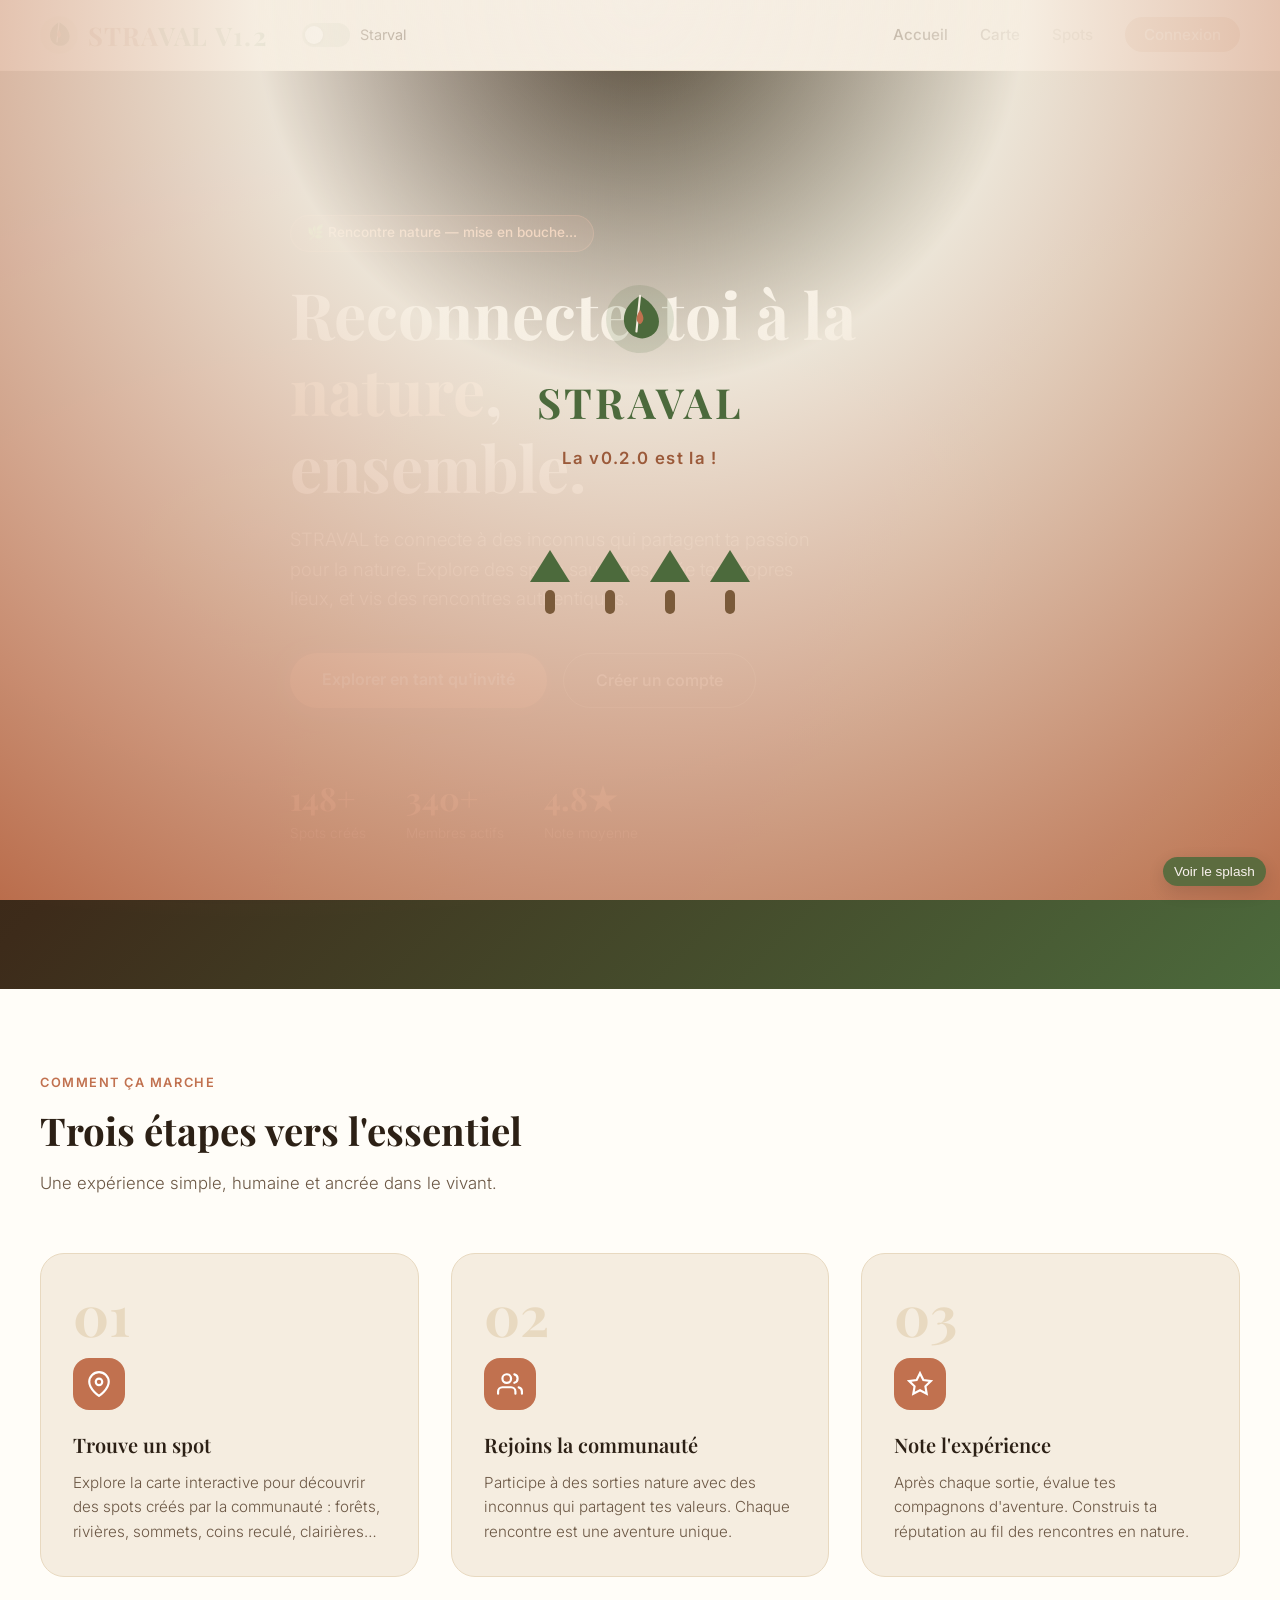
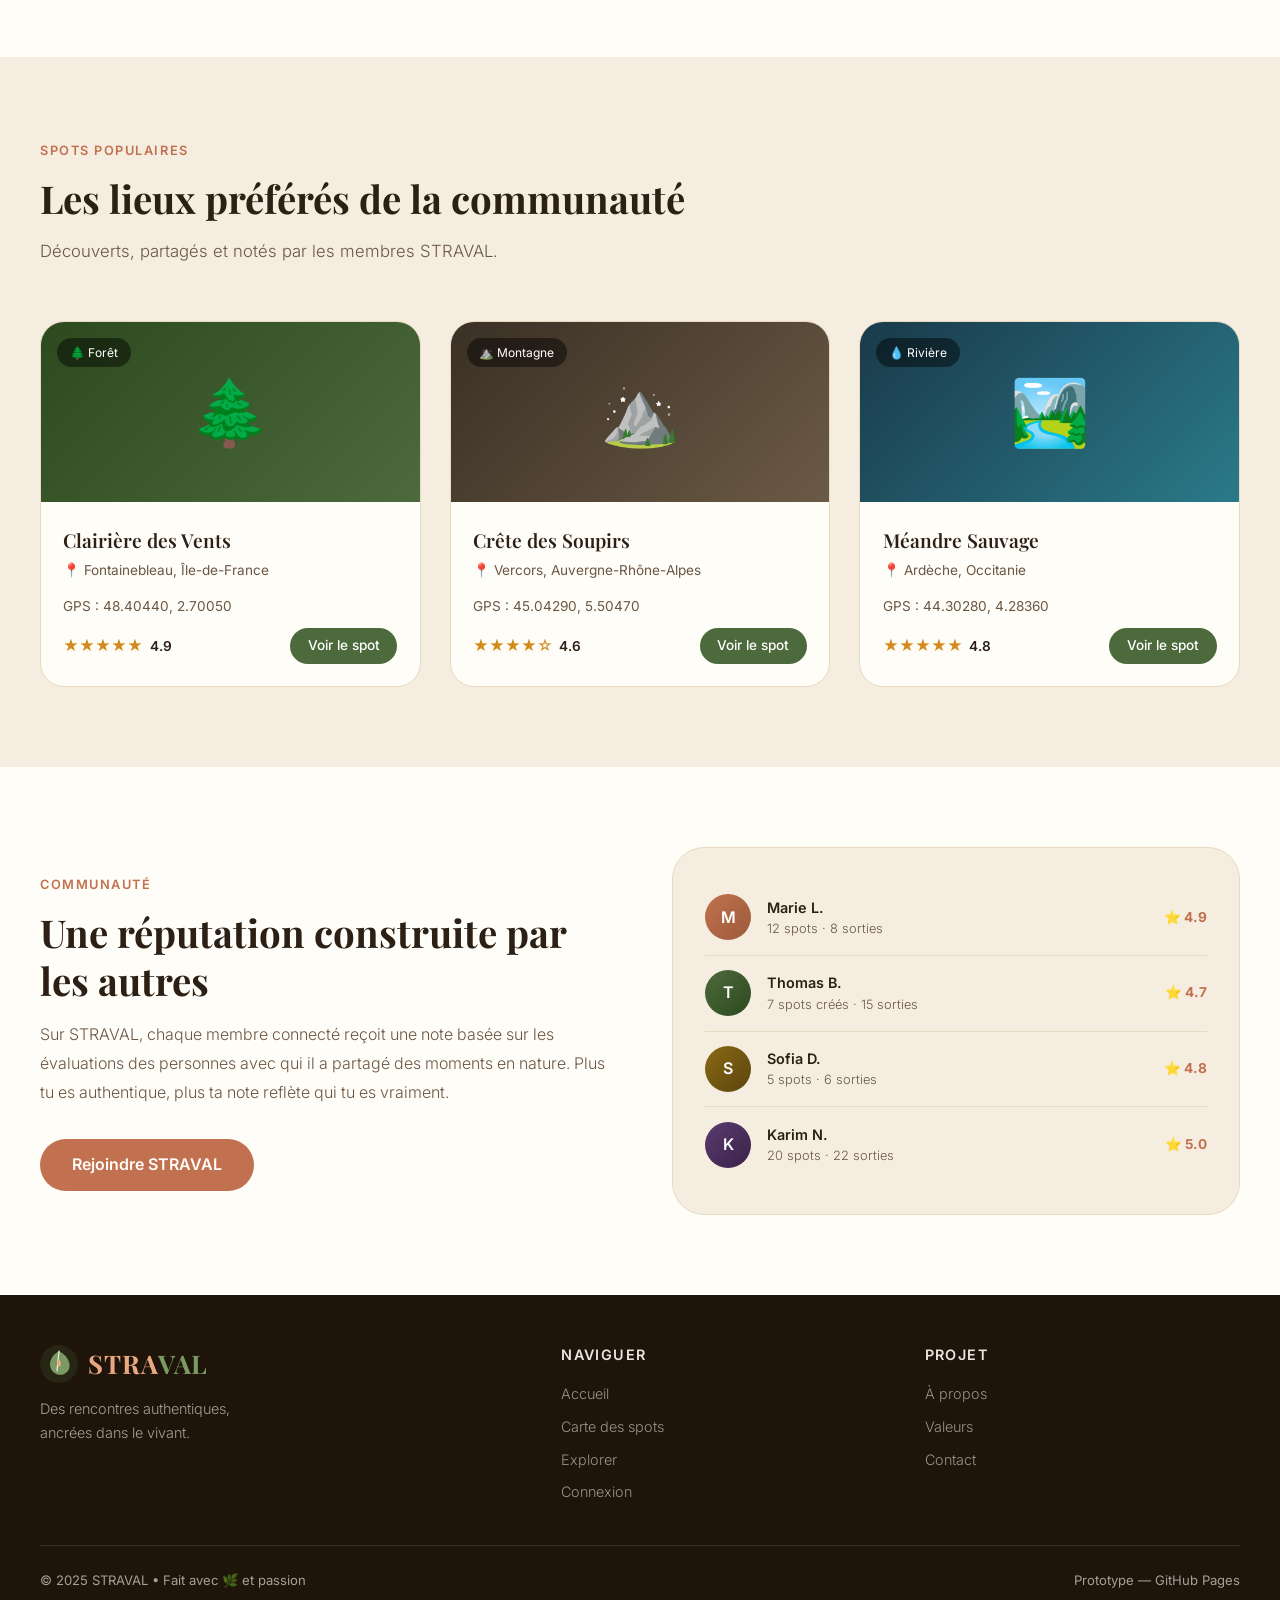
==== index (1).html @ adb4a55e "Version mobile" ====
<!DOCTYPE html>
<html lang="fr">
<head>
  <meta charset="UTF-8" />
  <meta name="viewport" content="width=device-width, initial-scale=1.0"/>
  <title>STRAVAL — Reconnecte-toi à la nature, ensemble.</title>
  <link rel="preconnect" href="https://fonts.googleapis.com"/>
  <link href="https://fonts.googleapis.com/css2?family=Playfair+Display:wght@400;600;700&family=Inter:wght@300;400;500;600&display=swap" rel="stylesheet"/>
  <style>
    :root {
      --terra: #C1714F; --terra-dark: #9B5A3A; --terra-light: #E8A882;
      --green: #4C6A3C; --green-light: #7A9A65;
      --cream: #F5EDE0; --cream-dark: #E8D9C0;
      --text: #2C2015; --text-light: #6B5744; --white: #FFFDF8;
    }
    *, *::before, *::after { box-sizing: border-box; margin: 0; padding: 0; }
    body { font-family: 'Inter', sans-serif; background: var(--cream); color: var(--text); line-height: 1.6; overflow-x: hidden; overflow-y: auto; }
    body.splash-active { overflow: hidden; }

    /* HEADER */
    header { position: sticky; top: 0; z-index: 100; background: rgba(245,237,224,0.95); backdrop-filter: blur(10px); border-bottom: 1px solid var(--cream-dark); padding: 0 2rem; }
    nav { max-width: 1200px; margin: 0 auto; display: flex; align-items: center; justify-content: flex-start; gap: 1rem; height: 70px; }
    .logo { display: flex; align-items: center; gap: 0.6rem; text-decoration: none; }
    .logo-icon { width: 38px; height: 38px; }
    .logo-text { font-family: 'Playfair Display', serif; font-size: 1.6rem; font-weight: 700; color: var(--terra-dark); letter-spacing: 0.05em; }
    .logo-text span { color: var(--green); }
    .mode-switch { display: flex; align-items: center; gap: 0.6rem; margin-left: 1.2rem; }
    .switch { position: relative; width: 48px; height: 24px; display: inline-block; }
    .switch input { opacity: 0; width: 0; height: 0; }
    .slider { position: absolute; inset: 0; border-radius: 999px; background: rgba(76,106,60,0.15); transition: background 0.3s ease; }
    .slider::before { content: '' ; position: absolute; left: 3px; top: 3px; width: 18px; height: 18px; background: #fff; border-radius: 50%; box-shadow: 0 1px 3px rgba(0,0,0,0.15); transition: transform 0.3s ease; }
    .switch input:checked + .slider { background: linear-gradient(135deg, #C1714F, #E8A882); }
    .switch input:checked + .slider::before { transform: translateX(24px); }
    .mode-label { font-size: 0.9rem; color: var(--text-light); white-space: nowrap; max-width: 12rem; overflow: hidden; text-overflow: ellipsis; }
    .nav-links { display: flex; align-items: center; gap: 2rem; list-style: none; margin-left: auto; }
    .nav-links a { text-decoration: none; font-size: 0.95rem; font-weight: 500; color: var(--text-light); transition: color 0.2s; }
    .nav-links a:hover { color: var(--terra); }
    .btn-nav { background: var(--terra); color: var(--white) !important; padding: 0.5rem 1.2rem; border-radius: 2rem; }
    .btn-nav:hover { background: var(--terra-dark) !important; }
    .nav-toggle { display: none; background: none; border: none; cursor: pointer; flex-direction: column; gap: 5px; }
    .nav-toggle span { display: block; width: 25px; height: 2px; background: var(--text); border-radius: 2px; }

    /* HERO */
    .hero { min-height: 90vh; display: flex; align-items: center; position: relative; overflow: hidden; background: linear-gradient(135deg, #2C1A0E 0%, #3D2B1A 40%, #4C6A3C 100%); }
    .hero-bg { position: absolute; inset: 0; background: radial-gradient(ellipse at 20% 50%, rgba(193,113,79,0.25) 0%, transparent 60%), radial-gradient(ellipse at 80% 20%, rgba(76,106,60,0.3) 0%, transparent 50%); }
    .hero-content { max-width: 1200px; margin: 0 auto; padding: 4rem 2rem; position: relative; z-index: 2; }
    .hero-badge { display: inline-flex; align-items: center; gap: 0.5rem; background: rgba(193,113,79,0.2); border: 1px solid rgba(193,113,79,0.4); color: var(--terra-light); padding: 0.4rem 1rem; border-radius: 2rem; font-size: 0.85rem; font-weight: 500; margin-bottom: 1.5rem; animation: fadeInUp 0.6s ease both; }
    .hero h1 { font-family: 'Playfair Display', serif; font-size: clamp(2.4rem, 5vw, 4.2rem); font-weight: 700; color: var(--white); line-height: 1.2; max-width: 700px; margin-bottom: 1.2rem; animation: fadeInUp 0.6s 0.1s ease both; }
    .hero h1 em { font-style: normal; color: var(--terra-light); }
    .hero > .hero-content > p { font-size: 1.15rem; color: rgba(255,253,248,0.75); max-width: 520px; margin-bottom: 2.5rem; font-weight: 300; animation: fadeInUp 0.6s 0.2s ease both; }
    .hero-cta { display: flex; gap: 1rem; flex-wrap: wrap; animation: fadeInUp 0.6s 0.3s ease both; }
    .btn-primary { background: var(--terra); color: var(--white); padding: 0.85rem 2rem; border-radius: 3rem; text-decoration: none; font-weight: 600; transition: background 0.2s, transform 0.2s; box-shadow: 0 4px 20px rgba(193,113,79,0.4); }
    .btn-primary:hover { background: var(--terra-dark); transform: translateY(-2px); }
    .btn-secondary { background: transparent; color: var(--white); padding: 0.85rem 2rem; border-radius: 3rem; text-decoration: none; font-weight: 500; border: 1.5px solid rgba(255,253,248,0.4); transition: border-color 0.2s, background 0.2s, transform 0.2s; }
    .btn-secondary:hover { border-color: var(--white); background: rgba(255,253,248,0.08); transform: translateY(-2px); }
    .hero-stats { display: flex; gap: 2.5rem; margin-top: 4rem; flex-wrap: wrap; animation: fadeInUp 0.6s 0.4s ease both; }
    .stat-num { font-family: 'Playfair Display', serif; font-size: 2rem; font-weight: 700; color: var(--terra-light); }
    .stat-label { font-size: 0.85rem; color: rgba(255,253,248,0.6); font-weight: 300; }

    /* SECTIONS */
    section { padding: 5rem 2rem; }
    .section-inner { max-width: 1200px; margin: 0 auto; }
    .section-tag { display: inline-block; font-size: 0.8rem; font-weight: 600; text-transform: uppercase; letter-spacing: 0.12em; color: var(--terra); margin-bottom: 0.8rem; }
    .section-title { font-family: 'Playfair Display', serif; font-size: clamp(1.8rem, 3vw, 2.6rem); font-weight: 700; color: var(--text); margin-bottom: 1rem; line-height: 1.25; }
    .section-sub { font-size: 1.05rem; color: var(--text-light); max-width: 560px; font-weight: 300; }
    .section-header { margin-bottom: 3.5rem; }

    /* HOW */
    .how { background: var(--white); }
    .steps-grid { display: grid; grid-template-columns: repeat(auto-fit, minmax(260px, 1fr)); gap: 2rem; }
    .step-card { background: var(--cream); border-radius: 1.5rem; padding: 2rem; border: 1px solid var(--cream-dark); transition: transform 0.25s, box-shadow 0.25s; }
    .step-card:hover { transform: translateY(-6px); box-shadow: 0 12px 40px rgba(107,51,43,0.1); }
    .step-num { font-family: 'Playfair Display', serif; font-size: 3.5rem; font-weight: 700; color: var(--cream-dark); line-height: 1; margin-bottom: 1rem; }
    .step-icon { width: 52px; height: 52px; background: var(--terra); border-radius: 1rem; display: flex; align-items: center; justify-content: center; margin-bottom: 1.2rem; }
    .step-icon svg { width: 26px; height: 26px; }
    .step-card h3 { font-family: 'Playfair Display', serif; font-size: 1.25rem; font-weight: 600; color: var(--text); margin-bottom: 0.6rem; }
    .step-card p { font-size: 0.95rem; color: var(--text-light); font-weight: 300; }

    /* SPOTS */
    .spots { background: var(--cream); }
    .spots-grid { display: grid; grid-template-columns: repeat(auto-fit, minmax(300px, 1fr)); gap: 1.8rem; }
    .spot-card { background: var(--white); border-radius: 1.5rem; overflow: hidden; border: 1px solid var(--cream-dark); transition: transform 0.25s, box-shadow 0.25s; }
    .spot-card:hover { transform: translateY(-6px); box-shadow: 0 16px 48px rgba(44,32,21,0.12); }
    .spot-img { height: 180px; position: relative; overflow: hidden; }
    .spot-img-bg { width: 100%; height: 100%; display: flex; align-items: center; justify-content: center; font-size: 4rem; }
    .foret { background: linear-gradient(135deg, #2d4a1e, #4C6A3C); }
    .montagne { background: linear-gradient(135deg, #3a3025, #6b5a45); }
    .riviere { background: linear-gradient(135deg, #1a3a4a, #2a7a8a); }
    .spot-badge { position: absolute; top: 1rem; left: 1rem; background: rgba(0,0,0,0.45); color: white; font-size: 0.75rem; padding: 0.3rem 0.8rem; border-radius: 2rem; backdrop-filter: blur(6px); }
    .spot-body { padding: 1.4rem; }
    .spot-name { font-family: 'Playfair Display', serif; font-size: 1.2rem; font-weight: 600; color: var(--text); margin-bottom: 0.3rem; }
    .spot-loc { font-size: 0.85rem; color: var(--text-light); display: flex; align-items: center; gap: 0.3rem; margin-bottom: 0.9rem; }
    .spot-footer { display: flex; align-items: center; justify-content: space-between; }
    .stars { color: #D4891A; font-size: 0.95rem; }
    .star-score { font-size: 0.85rem; font-weight: 600; color: var(--text); margin-left: 0.4rem; }
    .btn-spot { background: var(--green); color: white; padding: 0.45rem 1.1rem; border-radius: 2rem; text-decoration: none; font-size: 0.85rem; font-weight: 500; transition: background 0.2s; }
    .btn-spot:hover { background: var(--green-light); }

    /* COMMUNITY */
    .community { background: var(--white); }
    .community-grid { display: grid; grid-template-columns: 1fr 1fr; gap: 4rem; align-items: center; }
    .community-text p { font-size: 1rem; color: var(--text-light); font-weight: 300; margin-bottom: 2rem; line-height: 1.8; }
    .btn-cta { display: inline-block; background: var(--terra); color: var(--white); padding: 0.85rem 2rem; border-radius: 3rem; text-decoration: none; font-weight: 600; transition: background 0.2s, transform 0.2s; }
    .btn-cta:hover { background: var(--terra-dark); transform: translateY(-2px); }
    .avatars-panel { background: var(--cream); border-radius: 2rem; padding: 2rem; border: 1px solid var(--cream-dark); }
    .avatar-row { display: flex; align-items: center; gap: 1rem; padding: 0.9rem 0; border-bottom: 1px solid var(--cream-dark); }
    .avatar-row:last-child { border-bottom: none; }
    .avatar { width: 46px; height: 46px; border-radius: 50%; display: flex; align-items: center; justify-content: center; font-weight: 600; color: white; flex-shrink: 0; }
    .av1 { background: linear-gradient(135deg, #C1714F, #9B5A3A); }
    .av2 { background: linear-gradient(135deg, #4C6A3C, #2d4a1e); }
    .av3 { background: linear-gradient(135deg, #8B6914, #5a4510); }
    .av4 { background: linear-gradient(135deg, #5a3a6e, #3a2248); }
    .avatar-info { flex: 1; }
    .avatar-name { font-size: 0.9rem; font-weight: 600; color: var(--text); }
    .avatar-spots { font-size: 0.8rem; color: var(--text-light); font-weight: 300; }
    .avatar-rating { font-size: 0.85rem; font-weight: 700; color: var(--terra); }

    /* FOOTER */
    footer { background: #1E1409; color: rgba(255,253,248,0.6); padding: 3rem 2rem 2rem; }
    .footer-inner { max-width: 1200px; margin: 0 auto; display: grid; grid-template-columns: 1.5fr 1fr 1fr; gap: 3rem; }
    .footer-brand .logo-text { color: #E8A882; }
    .footer-brand .logo-text span { color: #7A9A65; }
    .footer-tagline { margin-top: 0.8rem; font-size: 0.9rem; font-weight: 300; line-height: 1.7; }
    .footer-col h4 { color: rgba(255,253,248,0.9); font-size: 0.9rem; font-weight: 600; text-transform: uppercase; letter-spacing: 0.1em; margin-bottom: 1rem; }
    .footer-col a { display: block; color: rgba(255,253,248,0.55); text-decoration: none; font-size: 0.9rem; font-weight: 300; margin-bottom: 0.6rem; transition: color 0.2s; }
    .footer-col a:hover { color: #E8A882; }
    .footer-bottom { max-width: 1200px; margin: 2rem auto 0; padding-top: 1.5rem; border-top: 1px solid rgba(255,253,248,0.1); display: flex; justify-content: space-between; font-size: 0.82rem; flex-wrap: wrap; gap: 0.5rem; }

    .splash {
      position: fixed;
      inset: 0;
      width: 100vw;
      height: 100vh;
      display: flex;
      align-items: center;
      justify-content: center;
      background: radial-gradient(circle at top, rgba(255,255,255,0.12), rgba(245,237,224,0.95) 35%, rgba(193,113,79,0.95));
      z-index: 999;
      overflow: hidden;
      transition: opacity 0.8s ease, visibility 0.8s ease;
    }
    .splash.hidden { opacity: 0; visibility: hidden; pointer-events: none; }
    .splash-inner {
      text-align: center;
      color: var(--text);
      padding: 2rem;
      max-width: 520px;
      width: min(90vw, 520px);
      animation: popIn 0.7s ease both;
    }
    .splash-logo-icon { width: 68px; height: 68px; margin: 0 auto 1rem; display: block; }
    .splash-logo-text { display: block; font-family: 'Playfair Display', serif; font-size: 2.6rem; font-weight: 700; letter-spacing: 0.08em; color: var(--green); margin-bottom: 0.6rem; }
    .splash-tag { font-size: 1.05rem; font-weight: 600; color: var(--terra-dark); margin-bottom: 2rem; letter-spacing: 0.08em; }
    .splash-forest { position: relative; height: 110px; display: flex; align-items: flex-end; justify-content: center; gap: 1rem; margin: 0 auto; }
    .tree { position: relative; display: flex; flex-direction: column; align-items: center; justify-content: flex-end; width: 44px; height: 110px; }
    .trunk { width: 10px; height: 24px; background: #7A5A3A; border-radius: 999px; margin-top: 8px; opacity: 0; animation: trunkGrow 0.7s ease forwards; }
    .tree .foliage {
      width: 0;
      height: 0;
      border-left: 20px solid transparent;
      border-right: 20px solid transparent;
      border-bottom: 32px solid var(--green);
      transform-origin: center bottom;
      transform: scaleY(0);
      opacity: 0;
      border-radius: 12px 12px 0 0;
      animation: treeGrow 0.9s ease forwards;
    }
    .tree-1 .foliage { animation-delay: 0.35s; }
    .tree-1 .trunk { animation-delay: 0.55s; }
    .tree-2 .foliage { animation-delay: 0.45s; }
    .tree-2 .trunk { animation-delay: 0.65s; }
    .tree-3 .foliage { animation-delay: 0.55s; }
    .tree-3 .trunk { animation-delay: 0.75s; }
    .tree-4 .foliage { animation-delay: 0.65s; }
    .tree-4 .trunk { animation-delay: 0.85s; }

    @keyframes popIn { from { opacity: 0; transform: translateY(18px) scale(0.96); } to { opacity: 1; transform: translateY(0) scale(1); } }
    @keyframes treeGrow { from { opacity: 0; transform: scaleY(0.1); } to { opacity: 1; transform: scaleY(1); } }
    @keyframes trunkGrow { from { opacity: 0; transform: translateY(14px); } to { opacity: 1; transform: translateY(0); } }

    /* ANIMATIONS */
    @keyframes fadeInUp { from { opacity: 0; transform: translateY(20px); } to { opacity: 1; transform: translateY(0); } }
    .reveal { opacity: 0; transform: translateY(24px); transition: opacity 0.6s ease, transform 0.6s ease; }
    .reveal.visible { opacity: 1; transform: translateY(0); }

    @media (max-width: 768px) {
      .nav-links { display: none; flex-direction: column; }
      .nav-links.open { display: flex; position: absolute; top: 70px; left: 0; right: 0; background: var(--cream); padding: 1.5rem 2rem; border-bottom: 1px solid var(--cream-dark); z-index: 99; }
      .nav-toggle { display: flex; }
      .community-grid { grid-template-columns: 1fr; }
      .footer-inner { grid-template-columns: 1fr; gap: 2rem; }
    }
    
    /* Dev helper button to force/show splash */
    .dev-splash-btn {
      position: fixed; right: 14px; bottom: 14px; z-index: 1500;
      background: rgba(76,106,60,0.95); color: #fff; border: none; padding: 0.45rem 0.7rem; border-radius: 999px; cursor: pointer; font-size: 0.85rem; box-shadow: 0 6px 20px rgba(0,0,0,0.15);
      opacity: 0.9;
    }
    .dev-splash-btn:hover { transform: translateY(-2px); }
  </style>
  <link rel="stylesheet" href="css/responsive.css" />
</head>
<body>
  <div class="splash" id="splashScreen">
    <div class="splash-inner">
      <div class="splash-brand">
        <svg class="splash-logo-icon" viewBox="0 0 38 38" fill="none" aria-hidden="true">
          <circle cx="19" cy="19" r="19" fill="#4C6A3C" opacity="0.15"/>
          <path d="M19 6 C12 10, 8 17, 11 24 C14 30, 22 32, 27 27 C32 22, 30 12, 19 6Z" fill="#4C6A3C"/>
          <path d="M19 6 L17 26" stroke="#F5EDE0" stroke-width="1.2" stroke-linecap="round"/>
          <path d="M19 14 C17 17, 16 20, 19 22 C22 20, 21 17, 19 14Z" fill="#C1714F"/>
        </svg>
        <span class="splash-logo-text">STRAVAL</span>
      </div>
      <p class="splash-tag">La v0.2.0 est la !</p>
      <div class="splash-forest">
        <div class="tree tree-1"><div class="foliage"></div><div class="trunk"></div></div>
        <div class="tree tree-2"><div class="foliage"></div><div class="trunk"></div></div>
        <div class="tree tree-3"><div class="foliage"></div><div class="trunk"></div></div>
        <div class="tree tree-4"><div class="foliage"></div><div class="trunk"></div></div>
      </div>
    </div>
  </div>

<header>
  <nav>
    <a href="index.html" class="logo">
      <svg class="logo-icon" viewBox="0 0 38 38" fill="none">
        <circle cx="19" cy="19" r="19" fill="#4C6A3C" opacity="0.15"/>
        <path d="M19 6 C12 10, 8 17, 11 24 C14 30, 22 32, 27 27 C32 22, 30 12, 19 6Z" fill="#4C6A3C"/>
        <path d="M19 6 L17 26" stroke="#F5EDE0" stroke-width="1.2" stroke-linecap="round"/>
        <path d="M19 14 C17 17, 16 20, 19 22 C22 20, 21 17, 19 14Z" fill="#C1714F"/>
      </svg>
      <span class="logo-text">STRA<span>VAL V1.2</span></span>
    </a>
    <div class="mode-switch">
      <label class="switch">
        <input type="checkbox" id="modeToggle" aria-label="Basculer vers Stravaaaal" />
        <span class="slider"></span>
      </label>
      <span class="mode-label" id="modeLabel">Starval</span>
    </div>
    <ul class="nav-links" id="navLinks">
      <li><a href="index.html">Accueil</a></li>
      <li><a href="map.html">Carte</a></li>
      <li><a href="spots.html">Spots</a></li>
      <li><a href="login.html" class="btn-nav">Connexion</a></li>
    </ul>
    <button class="nav-toggle" id="navToggle"><span></span><span></span><span></span></button>
  </nav>
</header>

<section class="hero">
  <div class="hero-bg"></div>
  <div class="hero-content">
    <div class="hero-badge">🌿 Rencontre nature — mise en bouche...</div>
    <h1>Reconnecte-toi à la <em>nature</em>,<br/>ensemble.</h1>
    <p>STRAVAL te connecte à des inconnus qui partagent ta passion pour la nature. Explore des spots sauvages, crée tes propres lieux, et vis des rencontres authentiques.</p>
    <div class="hero-cta">
      <a href="map.html" class="btn-primary">Explorer en tant qu'invité</a>
      <a href="login.html" class="btn-secondary">Créer un compte</a>
    </div>
    <div class="hero-stats">
      <div class="stat"><div class="stat-num">148+</div><div class="stat-label">Spots créés</div></div>
      <div class="stat"><div class="stat-num">340+</div><div class="stat-label">Membres actifs</div></div>
      <div class="stat"><div class="stat-num">4.8★</div><div class="stat-label">Note moyenne</div></div>
    </div>
  </div>
</section>

<section class="how">
  <div class="section-inner">
    <div class="section-header reveal">
      <span class="section-tag">Comment ça marche</span>
      <h2 class="section-title">Trois étapes vers l'essentiel</h2>
      <p class="section-sub">Une expérience simple, humaine et ancrée dans le vivant.</p>
    </div>
    <div class="steps-grid">
      <div class="step-card reveal">
        <div class="step-num">01</div>
        <div class="step-icon"><svg viewBox="0 0 24 24" fill="none" stroke="white" stroke-width="2" stroke-linecap="round"><path d="M21 10c0 7-9 13-9 13S3 17 3 10a9 9 0 0118 0z"/><circle cx="12" cy="10" r="3"/></svg></div>
        <h3>Trouve un spot</h3>
        <p>Explore la carte interactive pour découvrir des spots créés par la communauté : forêts, rivières, sommets, coins reculé,  clairières…</p>
      </div>
      <div class="step-card reveal">
        <div class="step-num">02</div>
        <div class="step-icon"><svg viewBox="0 0 24 24" fill="none" stroke="white" stroke-width="2" stroke-linecap="round"><path d="M17 21v-2a4 4 0 00-4-4H5a4 4 0 00-4 4v2"/><circle cx="9" cy="7" r="4"/><path d="M23 21v-2a4 4 0 00-3-3.87M16 3.13a4 4 0 010 7.75"/></svg></div>
        <h3>Rejoins la communauté</h3>
        <p>Participe à des sorties nature avec des inconnus qui partagent tes valeurs. Chaque rencontre est une aventure unique.</p>
      </div>
      <div class="step-card reveal">
        <div class="step-num">03</div>
        <div class="step-icon"><svg viewBox="0 0 24 24" fill="none" stroke="white" stroke-width="2" stroke-linecap="round"><polygon points="12 2 15.09 8.26 22 9.27 17 14.14 18.18 21.02 12 17.77 5.82 21.02 7 14.14 2 9.27 8.91 8.26 12 2"/></svg></div>
        <h3>Note l'expérience</h3>
        <p>Après chaque sortie, évalue tes compagnons d'aventure. Construis ta réputation au fil des rencontres en nature.</p>
      </div>
    </div>
  </div>
</section>

<section class="spots">
  <div class="section-inner">
    <div class="section-header reveal">
      <span class="section-tag">Spots populaires</span>
      <h2 class="section-title">Les lieux préférés de la communauté</h2>
      <p class="section-sub">Découverts, partagés et notés par les membres STRAVAL.</p>
    </div>
    <div class="spots-grid">
      <div class="spot-card reveal">
        <div class="spot-img"><div class="spot-img-bg foret">🌲</div><span class="spot-badge">🌲 Forêt</span></div>
        <div class="spot-body">
          <div class="spot-name">Clairière des Vents</div>
          <div class="spot-loc">📍 Fontainebleau, Île-de-France</div>
          <div class="spot-coords" style="font-size:0.85rem;color:var(--text-light);margin-bottom:0.6rem;">GPS : 48.40440, 2.70050</div>
          <div class="spot-footer"><div><span class="stars">★★★★★</span><span class="star-score">4.9</span></div><a href="spots.html" class="btn-spot">Voir le spot</a></div>
        </div>
      </div>
      <div class="spot-card reveal">
        <div class="spot-img"><div class="spot-img-bg montagne">⛰️</div><span class="spot-badge">⛰️ Montagne</span></div>
        <div class="spot-body">
          <div class="spot-name">Crête des Soupirs</div>
          <div class="spot-loc">📍 Vercors, Auvergne-Rhône-Alpes</div>
          <div class="spot-coords" style="font-size:0.85rem;color:var(--text-light);margin-bottom:0.6rem;">GPS : 45.04290, 5.50470</div>
          <div class="spot-footer"><div><span class="stars">★★★★☆</span><span class="star-score">4.6</span></div><a href="spots.html" class="btn-spot">Voir le spot</a></div>
        </div>
      </div>
      <div class="spot-card reveal">
        <div class="spot-img"><div class="spot-img-bg riviere">🏞️</div><span class="spot-badge">💧 Rivière</span></div>
        <div class="spot-body">
          <div class="spot-name">Méandre Sauvage</div>
          <div class="spot-loc">📍 Ardèche, Occitanie</div>
          <div class="spot-coords" style="font-size:0.85rem;color:var(--text-light);margin-bottom:0.6rem;">GPS : 44.30280, 4.28360</div>
          <div class="spot-footer"><div><span class="stars">★★★★★</span><span class="star-score">4.8</span></div><a href="spots.html" class="btn-spot">Voir le spot</a></div>
        </div>
      </div>
    </div>
  </div>
</section>

<section class="community">
  <div class="section-inner">
    <div class="community-grid">
      <div class="community-text reveal">
        <span class="section-tag">Communauté</span>
        <h2 class="section-title">Une réputation construite par les autres</h2>
        <p>Sur STRAVAL, chaque membre connecté reçoit une note basée sur les évaluations des personnes avec qui il a partagé des moments en nature. Plus tu es authentique, plus ta note reflète qui tu es vraiment.</p>
        <a href="login.html" class="btn-cta">Rejoindre STRAVAL</a>
      </div>
      <div class="avatars-panel reveal">
        <div class="avatar-row"><div class="avatar av1">M</div><div class="avatar-info"><div class="avatar-name">Marie L.</div><div class="avatar-spots">12 spots · 8 sorties</div></div><div class="avatar-rating">⭐ 4.9</div></div>
        <div class="avatar-row"><div class="avatar av2">T</div><div class="avatar-info"><div class="avatar-name">Thomas B.</div><div class="avatar-spots">7 spots créés · 15 sorties</div></div><div class="avatar-rating">⭐ 4.7</div></div>
        <div class="avatar-row"><div class="avatar av3">S</div><div class="avatar-info"><div class="avatar-name">Sofia D.</div><div class="avatar-spots">5 spots · 6 sorties</div></div><div class="avatar-rating">⭐ 4.8</div></div>
        <div class="avatar-row"><div class="avatar av4">K</div><div class="avatar-info"><div class="avatar-name">Karim N.</div><div class="avatar-spots">20 spots · 22 sorties</div></div><div class="avatar-rating">⭐ 5.0</div></div>
      </div>
    </div>
  </div>
</section>

<footer>
  <div class="footer-inner">
    <div class="footer-brand">
      <a href="index.html" class="logo">
        <svg class="logo-icon" viewBox="0 0 38 38" fill="none"><circle cx="19" cy="19" r="19" fill="#4C6A3C" opacity="0.2"/><path d="M19 6 C12 10, 8 17, 11 24 C14 30, 22 32, 27 27 C32 22, 30 12, 19 6Z" fill="#7A9A65"/><path d="M19 6 L17 26" stroke="#F5EDE0" stroke-width="1.2" stroke-linecap="round"/><path d="M19 14 C17 17, 16 20, 19 22 C22 20, 21 17, 19 14Z" fill="#E8A882"/></svg>
        <span class="logo-text">STRA<span>VAL</span></span>
      </a>
      <p class="footer-tagline">Des rencontres authentiques,<br/>ancrées dans le vivant.</p>
    </div>
    <div class="footer-col">
      <h4>Naviguer</h4>
      <a href="index.html">Accueil</a><a href="map.html">Carte des spots</a><a href="spots.html">Explorer</a><a href="login.html">Connexion</a>
    </div>
    <div class="footer-col">
      <h4>Projet</h4>
      <a href="#">À propos</a><a href="#">Valeurs</a><a href="#">Contact</a>
    </div>
  </div>
  <div class="footer-bottom">
    <span>© 2025 STRAVAL • Fait avec 🌿 et passion</span>
    <span>Prototype — GitHub Pages</span>
  </div>
</footer>

  <audio id="splashAudio" src="splash-sound.wav" preload="auto" playsinline></audio>
  <script src="js/responsive.js"></script>

<script>
  document.getElementById('navToggle').addEventListener('click', () => {
    document.getElementById('navLinks').classList.toggle('open');
  });
  const observer = new IntersectionObserver((entries) => {
    entries.forEach(e => { if (e.isIntersecting) { e.target.classList.add('visible'); observer.unobserve(e.target); } });
  }, { threshold: 0.12 });
  document.querySelectorAll('.reveal').forEach(el => observer.observe(el));

  const modeToggle = document.getElementById('modeToggle');
  const modeLabel = document.getElementById('modeLabel');
  if (modeToggle && modeLabel) {
    modeToggle.addEventListener('change', (event) => {
      if (event.target.checked) {
        modeLabel.textContent = 'Stravaaaal (utilisateurs aguéris uniquement 🫣)';
        window.location.href = 'stravaaaal.html';
      }
    });
  }

  window.addEventListener('load', () => {
    const splash = document.getElementById('splashScreen');
    const splashAudio = document.getElementById('splashAudio');
    const flagKey = 'splashSeen_v0.2.0';
    if (!splash) return;

    // Si on passe ?splash=1 dans l'URL, forcer l'affichage (utile pour tester)
    try {
      const params = new URLSearchParams(window.location.search);
      if (params.get('splash') === '1') { sessionStorage.removeItem(flagKey); }
    } catch (e) { /* ignore */ }

    console.log('[splash] checking sessionStorage flag', flagKey);
    // Si l'utilisateur a déjà vu le splash pour cette version dans CETTE session (onglet), on l'enlève tout de suite
    try {
      const seen = sessionStorage.getItem(flagKey);
      if (seen) {
        console.log('[splash] already seen in this session, removing splash');
        splash.remove();
        document.body.classList.remove('splash-active');
        return;
      } else {
        console.log('[splash] not seen in this session — will show splash');
      }
    } catch (e) {
      // si sessionStorage indisponible, continuer et montrer le splash
    }

    // Montrer splash la première fois
    document.body.classList.add('splash-active');
    if (splashAudio) {
      splashAudio.play().catch(() => {
        /* Autoplay peut être bloqué par le navigateur avant une interaction utilisateur. */
      });
    }
    setTimeout(() => {
      splash.classList.add('hidden');
      if (splashAudio) { try { splashAudio.pause(); splashAudio.currentTime = 0; } catch (e) {} }
    }, 3100);
    setTimeout(() => {
      splash.remove();
      document.body.classList.remove('splash-active');
      try { sessionStorage.setItem(flagKey, '1'); } catch(e) { /* ignore */ }
    }, 4200);
  });

  // Raccourci clavier pour développeurs : Shift+S supprime le flag de session et recharge la page
  window.addEventListener('keydown', (e) => {
    if (e.shiftKey && e.key.toLowerCase() === 's') {
      try { sessionStorage.removeItem('splashSeen_v0.2.0'); } catch (err) {}
      location.reload();
    }
  });

  // Bouton visible pour réinitialiser le splash (utilisateur / test rapide)
  (function createDevButton(){
    try {
      const btn = document.createElement('button');
      btn.id = 'devSplashBtn';
      btn.className = 'dev-splash-btn';
      btn.textContent = 'Voir le splash';
      btn.title = 'Supprime le flag splash et recharge pour voir l\'animation';
      btn.addEventListener('click', () => {
        try { sessionStorage.removeItem('splashSeen_v0.2.0'); } catch (e) {}
        location.reload();
      });
      document.body.appendChild(btn);
    } catch (e) { /* ignore in older browsers */ }
  })();
</script>
</body>
</html>
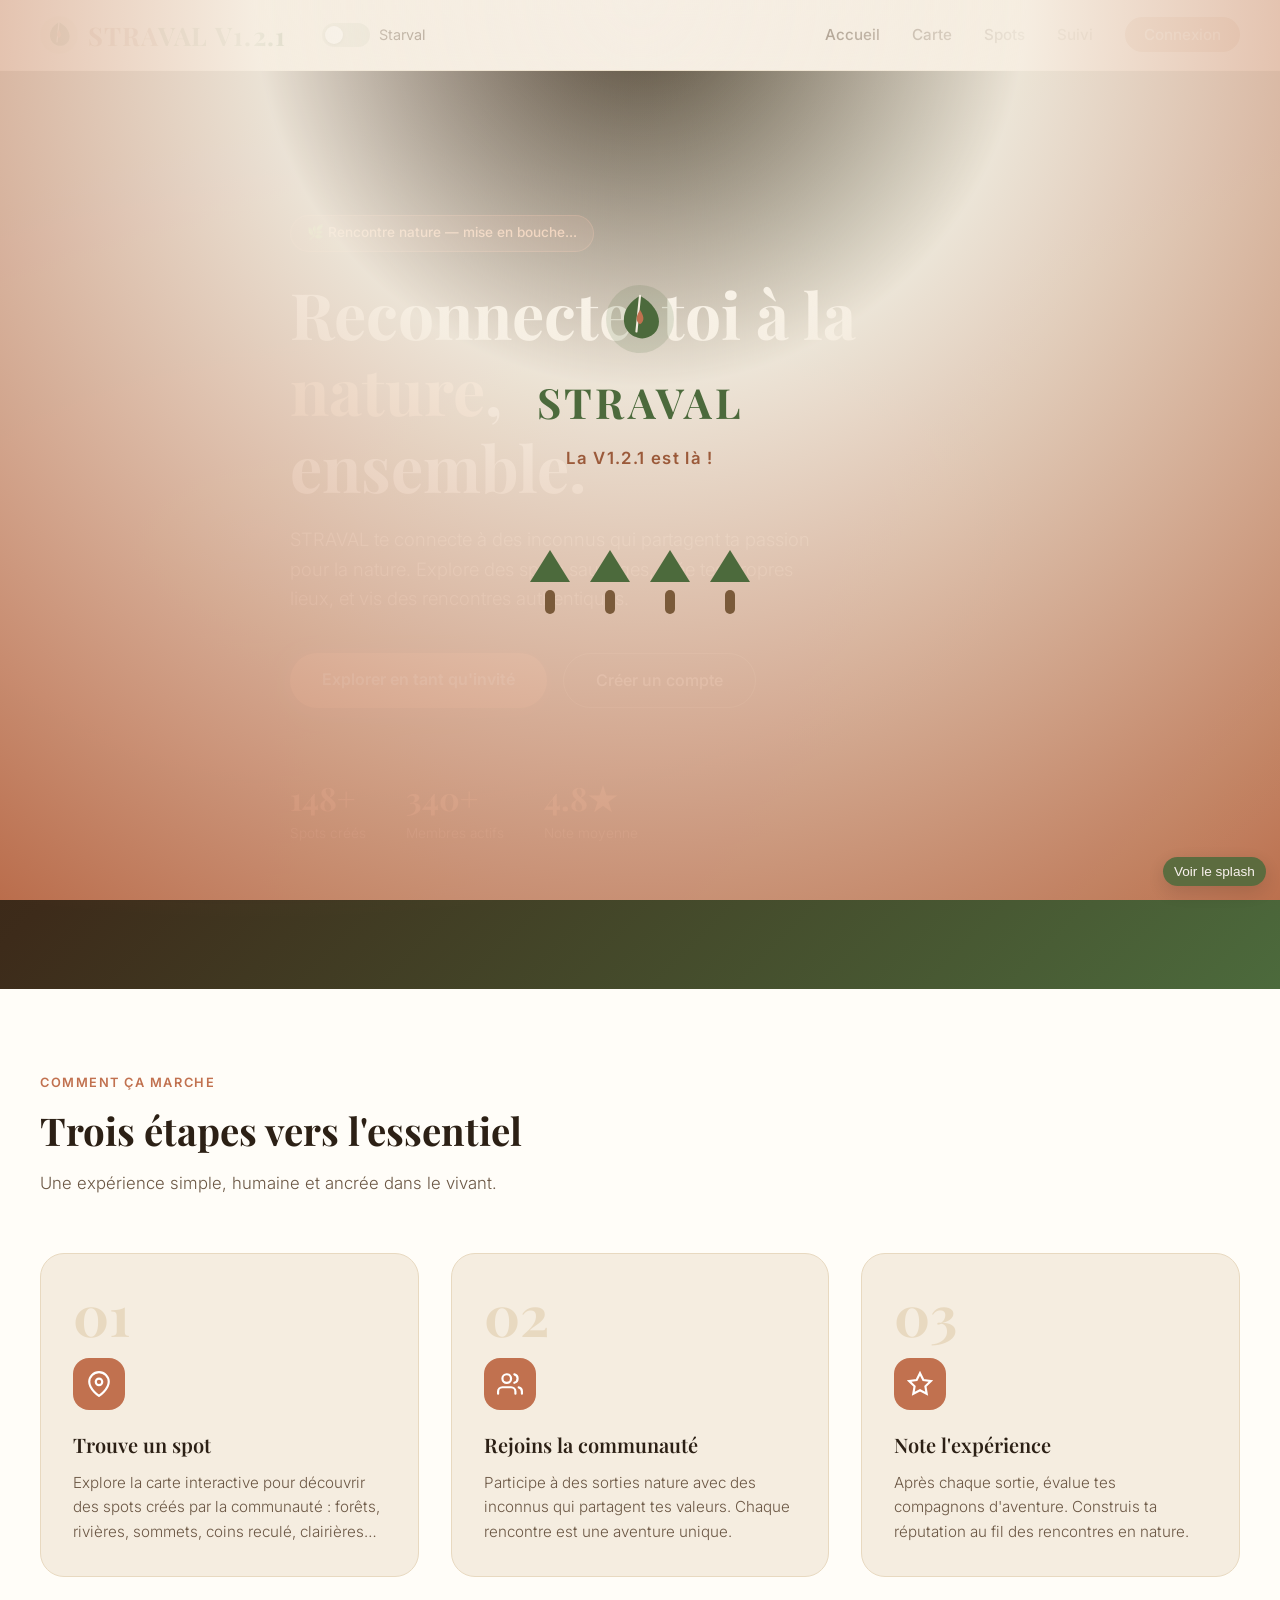
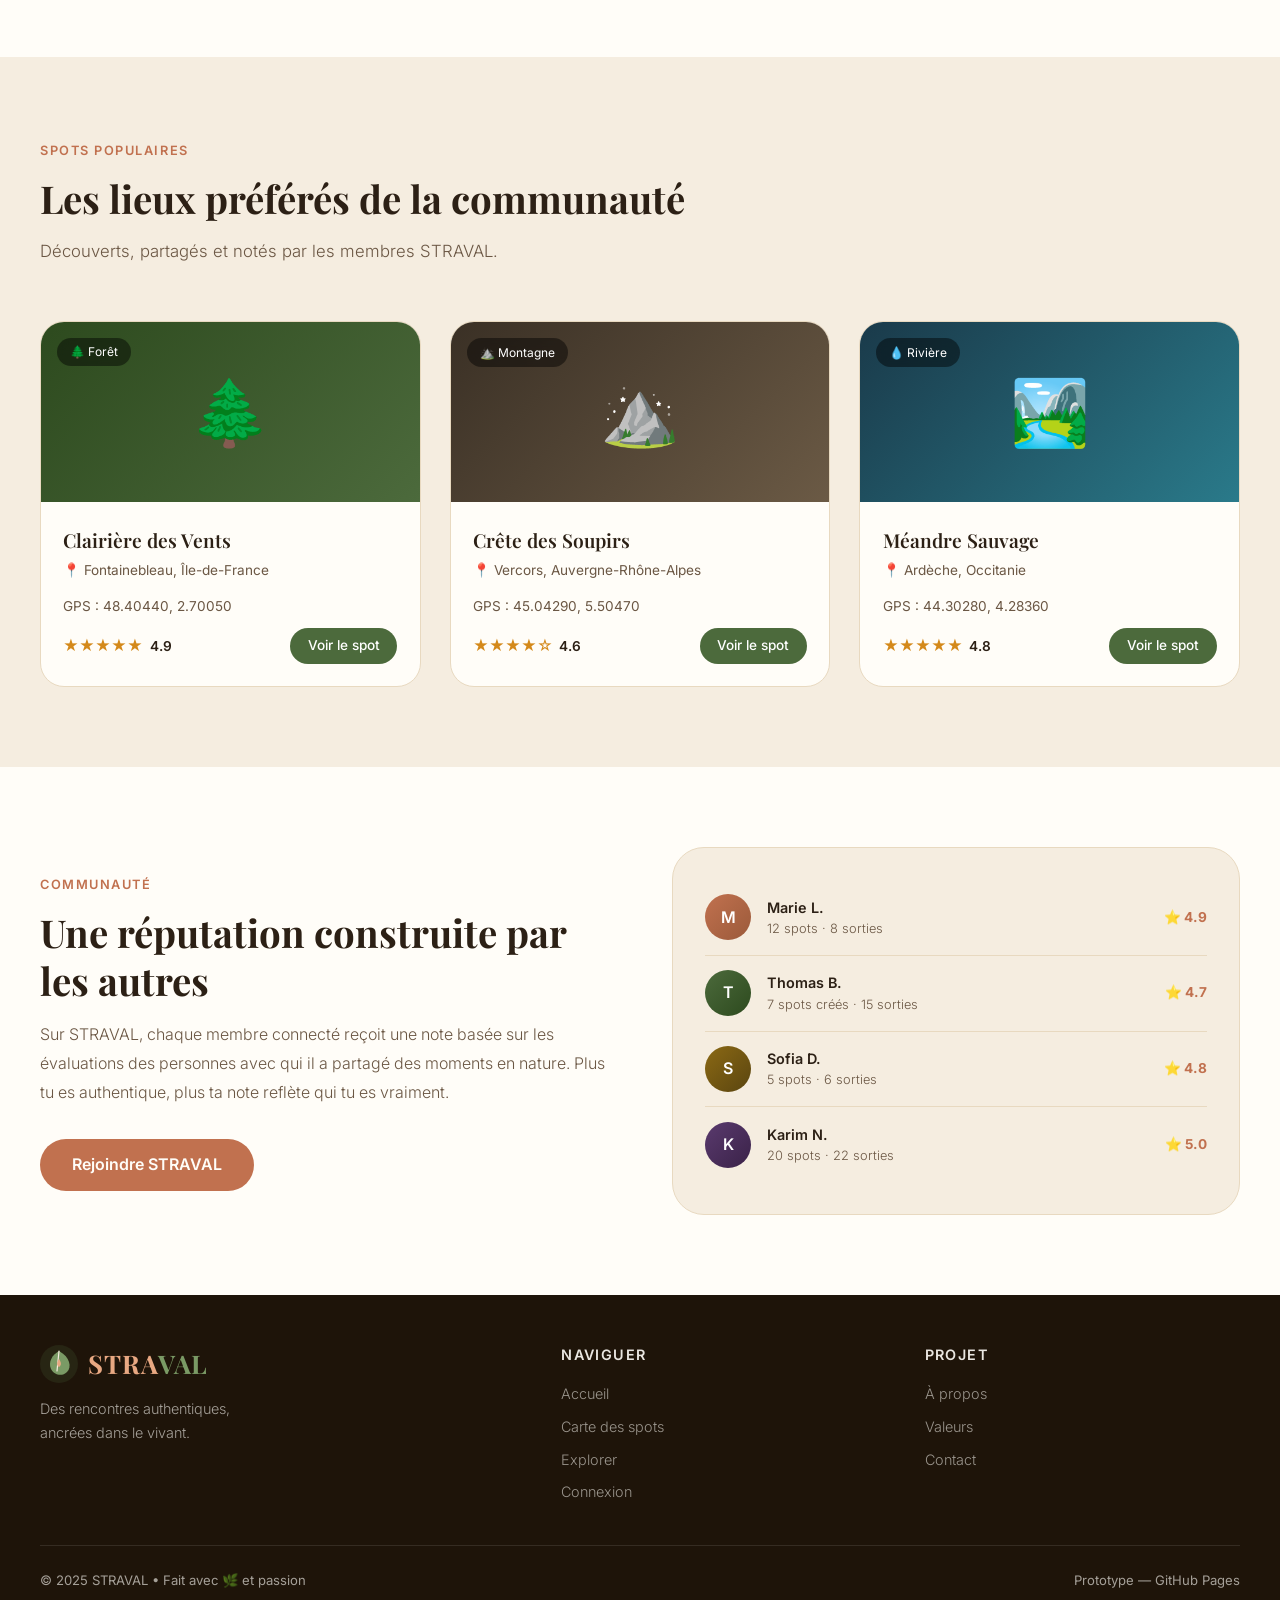
==== commit 779382dc: "Add files via upload" ====
--- a/index (1).html
+++ b/index (1).html
@@ -214,7 +214,7 @@
         </svg>
         <span class="splash-logo-text">STRAVAL</span>
       </div>
-      <p class="splash-tag">La v0.2.0 est la !</p>
+      <p class="splash-tag">La V1.2.1 est là !</p>
       <div class="splash-forest">
         <div class="tree tree-1"><div class="foliage"></div><div class="trunk"></div></div>
         <div class="tree tree-2"><div class="foliage"></div><div class="trunk"></div></div>
@@ -233,7 +233,7 @@
         <path d="M19 6 L17 26" stroke="#F5EDE0" stroke-width="1.2" stroke-linecap="round"/>
         <path d="M19 14 C17 17, 16 20, 19 22 C22 20, 21 17, 19 14Z" fill="#C1714F"/>
       </svg>
-      <span class="logo-text">STRA<span>VAL V1.2</span></span>
+      <span class="logo-text">STRA<span>VAL V1.2.1</span></span>
     </a>
     <div class="mode-switch">
       <label class="switch">
@@ -246,6 +246,7 @@
       <li><a href="index.html">Accueil</a></li>
       <li><a href="map.html">Carte</a></li>
       <li><a href="spots.html">Spots</a></li>
+      <li><a href="tracking.html">Suivi</a></li>
       <li><a href="login.html" class="btn-nav">Connexion</a></li>
     </ul>
     <button class="nav-toggle" id="navToggle"><span></span><span></span><span></span></button>
@@ -408,7 +409,7 @@
   window.addEventListener('load', () => {
     const splash = document.getElementById('splashScreen');
     const splashAudio = document.getElementById('splashAudio');
-    const flagKey = 'splashSeen_v0.2.0';
+    const flagKey = 'splashSeen_v1.2.1';
     if (!splash) return;
 
     // Si on passe ?splash=1 dans l'URL, forcer l'affichage (utile pour tester)
@@ -454,7 +455,7 @@
   // Raccourci clavier pour développeurs : Shift+S supprime le flag de session et recharge la page
   window.addEventListener('keydown', (e) => {
     if (e.shiftKey && e.key.toLowerCase() === 's') {
-      try { sessionStorage.removeItem('splashSeen_v0.2.0'); } catch (err) {}
+      try { sessionStorage.removeItem('splashSeen_v1.2.1'); } catch (err) {}
       location.reload();
     }
   });
